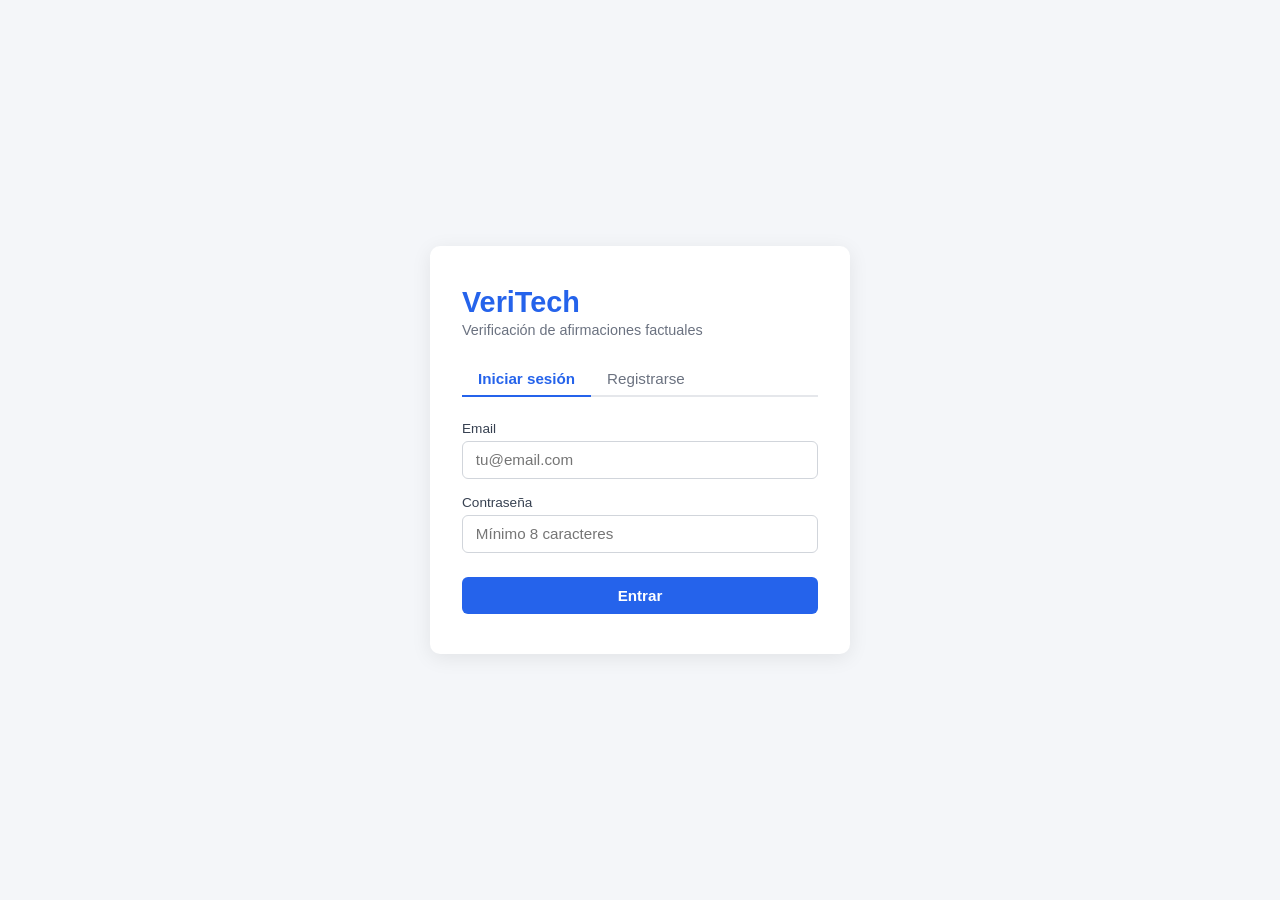
==== frontend/claims.html @ 92f79597 "feat: inicio frontend con plantillas y lógica HTML, CSS y JS vanilla" ====
<!DOCTYPE html>
<html lang="es">
<head>
    <meta charset="UTF-8">
    <meta name="viewport" content="width=device-width, initial-scale=1.0">
    <title>VeriTech – Mis afirmaciones</title>
    <link rel="stylesheet" href="style.css">
</head>
<body class="dashboard-page">

    <header class="topbar">
        <span class="logo">VeriTech</span>
        <button class="btn-logout" onclick="logout()">Cerrar sesión</button>
    </header>

    <main class="container">
        <h2>Mis afirmaciones</h2>

        <!-- Formulario nueva afirmación -->
        <div class="card new-claim">
            <h3>Nueva afirmación</h3>
            <form id="form-create" onsubmit="handleCreate(event)">
                <div class="field row">
                    <input type="text" id="claim-text" required placeholder="Escribe aquí la afirmación a verificar..." class="input-wide">
                    <button type="submit" class="btn-primary">Verificar</button>
                </div>
                <p class="error hidden" id="create-error"></p>
            </form>
        </div>

        <!-- Tabla de claims -->
        <div class="card">
            <table id="claims-table">
                <thead>
                    <tr>
                        <th>#</th>
                        <th>Afirmación</th>
                        <th>Veredicto</th>
                        <th>Fecha</th>
                        <th>Acciones</th>
                    </tr>
                </thead>
                <tbody id="claims-body">
                    <tr><td colspan="5" class="empty">Cargando...</td></tr>
                </tbody>
            </table>
        </div>

    </main>

    <script type="module">
        import { getClaims, createClaim, updateClaim, deleteClaim } from './api.js';

        if (!localStorage.getItem('token')) {
            window.location.href = 'index.html';
        }

        window.logout = function() {
            localStorage.removeItem('token');
            window.location.href = 'index.html';
        };

        async function loadClaims() {
            const tbody = document.getElementById('claims-body');
            try {
                const claims = await getClaims();
                if (claims.length === 0) {
                    tbody.innerHTML = '<tr><td colspan="5" class="empty">Todavía no has enviado ninguna afirmación.</td></tr>';
                    return;
                }
                tbody.innerHTML = claims.map(c => `
                    <tr id="row-${c.id}">
                        <td>${c.id}</td>
                        <td class="claim-text">${c.text}</td>
                        <td>${c.verdict ?? '—'}</td>
                        <td>${new Date(c.created_at).toLocaleDateString('es-ES')}</td>
                        <td class="actions">
                            <button onclick="handleEdit(${c.id})" class="btn-edit">Editar</button>
                            <button onclick="handleDelete(${c.id})" class="btn-delete">Eliminar</button>
                        </td>
                    </tr>
                `).join('');
            } catch {
                tbody.innerHTML = '<tr><td colspan="5" class="empty error">Error al cargar las afirmaciones.</td></tr>';
            }
        }

        window.handleCreate = async function(e) {
            e.preventDefault();
            const input = document.getElementById('claim-text');
            const errorEl = document.getElementById('create-error');
            errorEl.classList.add('hidden');
            try {
                await createClaim(input.value);
                input.value = '';
                await loadClaims();
            } catch (err) {
                errorEl.textContent = err.message;
                errorEl.classList.remove('hidden');
            }
        };

        // edición rápida — pendiente sustituir por modal
        window.handleEdit = async function(id) {
            const row = document.getElementById(`row-${id}`);
            const currentText = row.querySelector('.claim-text').textContent;
            const newText = prompt('Editar afirmación:', currentText);
            if (!newText || newText === currentText) return;
            try {
                await updateClaim(id, newText);
                await loadClaims();
            } catch {
                alert('No se pudo guardar el cambio.');
            }
        };

        window.handleDelete = async function(id) {
            if (!confirm('¿Eliminar esta afirmación?')) return;
            try {
                await deleteClaim(id);
                document.getElementById(`row-${id}`).remove();
            } catch {
                alert('No se pudo eliminar.');
            }
        };

        loadClaims();
    </script>
</body>
</html>
---- frontend/style.css ----
*, *::before, *::after {
    box-sizing: border-box;
    margin: 0;
    padding: 0;
}

body {
    font-family: -apple-system, BlinkMacSystemFont, 'Segoe UI', sans-serif;
    font-size: 15px;
    background: #f4f6f9;
    color: #1a1a2e;
}

/* ── AUTH PAGE ────────────────────────────────── */

.auth-page {
    display: flex;
    align-items: center;
    justify-content: center;
    min-height: 100vh;
}

.auth-card {
    background: #fff;
    border-radius: 10px;
    padding: 2.5rem 2rem;
    width: 100%;
    max-width: 420px;
    box-shadow: 0 4px 20px rgba(0,0,0,0.08);
}

.logo {
    font-size: 1.8rem;
    font-weight: 700;
    color: #2563eb;
    margin-bottom: 0.2rem;
}

.tagline {
    color: #6b7280;
    font-size: 0.9rem;
    margin-bottom: 1.5rem;
}

.tabs {
    display: flex;
    border-bottom: 2px solid #e5e7eb;
    margin-bottom: 1.5rem;
}

.tab {
    background: none;
    border: none;
    padding: 0.5rem 1rem;
    cursor: pointer;
    font-size: 0.95rem;
    color: #6b7280;
    border-bottom: 2px solid transparent;
    margin-bottom: -2px;
}

.tab.active {
    color: #2563eb;
    border-bottom-color: #2563eb;
    font-weight: 600;
}

/* ── FORMS ────────────────────────────────────── */

.field {
    margin-bottom: 1rem;
}

.field label {
    display: block;
    font-size: 0.85rem;
    font-weight: 500;
    margin-bottom: 0.3rem;
    color: #374151;
}

input[type="email"],
input[type="password"],
input[type="text"] {
    width: 100%;
    padding: 0.6rem 0.8rem;
    border: 1px solid #d1d5db;
    border-radius: 6px;
    font-size: 0.95rem;
    outline: none;
    transition: border-color 0.2s;
}

input:focus {
    border-color: #2563eb;
}

.btn-primary {
    width: 100%;
    padding: 0.65rem;
    background: #2563eb;
    color: #fff;
    border: none;
    border-radius: 6px;
    font-size: 0.95rem;
    font-weight: 600;
    cursor: pointer;
    margin-top: 0.5rem;
}

.btn-primary:hover {
    background: #1d4ed8;
}

.error {
    color: #dc2626;
    font-size: 0.85rem;
    margin-top: 0.4rem;
}

.success {
    color: #16a34a;
    font-size: 0.85rem;
    margin-top: 0.4rem;
}

.hidden {
    display: none;
}

/* ── DASHBOARD ────────────────────────────────── */

.topbar {
    background: #fff;
    border-bottom: 1px solid #e5e7eb;
    padding: 0.9rem 2rem;
    display: flex;
    align-items: center;
    justify-content: space-between;
}

.topbar .logo {
    font-size: 1.3rem;
    margin: 0;
}

.btn-logout {
    background: none;
    border: 1px solid #d1d5db;
    padding: 0.4rem 0.9rem;
    border-radius: 6px;
    cursor: pointer;
    font-size: 0.85rem;
    color: #6b7280;
}

.container {
    max-width: 900px;
    margin: 2rem auto;
    padding: 0 1.5rem;
}

.container h2 {
    margin-bottom: 1.2rem;
    font-size: 1.3rem;
}

.card {
    background: #fff;
    border-radius: 10px;
    padding: 1.5rem;
    box-shadow: 0 2px 8px rgba(0,0,0,0.06);
    margin-bottom: 1.5rem;
}

.card h3 {
    font-size: 1rem;
    margin-bottom: 1rem;
    color: #374151;
}

.field.row {
    display: flex;
    gap: 0.8rem;
    align-items: center;
    margin: 0;
}

.input-wide {
    flex: 1;
}

.field.row .btn-primary {
    width: auto;
    margin: 0;
    white-space: nowrap;
    padding: 0.65rem 1.2rem;
}

/* ── TABLE ────────────────────────────────────── */

table {
    width: 100%;
    border-collapse: collapse;
    font-size: 0.9rem;
}

thead th {
    text-align: left;
    padding: 0.6rem 0.8rem;
    border-bottom: 2px solid #e5e7eb;
    color: #6b7280;
    font-weight: 600;
    font-size: 0.8rem;
    text-transform: uppercase;
    letter-spacing: 0.03em;
}

tbody tr {
    border-bottom: 1px solid #f3f4f6;
}

tbody td {
    padding: 0.75rem 0.8rem;
    vertical-align: top;
}

.empty {
    text-align: center;
    color: #9ca3af;
    padding: 2rem;
}

.actions {
    display: flex;
    gap: 0.4rem;
}

.btn-edit,
.btn-delete {
    padding: 0.3rem 0.7rem;
    border-radius: 5px;
    border: none;
    cursor: pointer;
    font-size: 0.8rem;
}

.btn-edit {
    background: #eff6ff;
    color: #2563eb;
}

.btn-delete {
    background: #fef2f2;
    color: #dc2626;
}
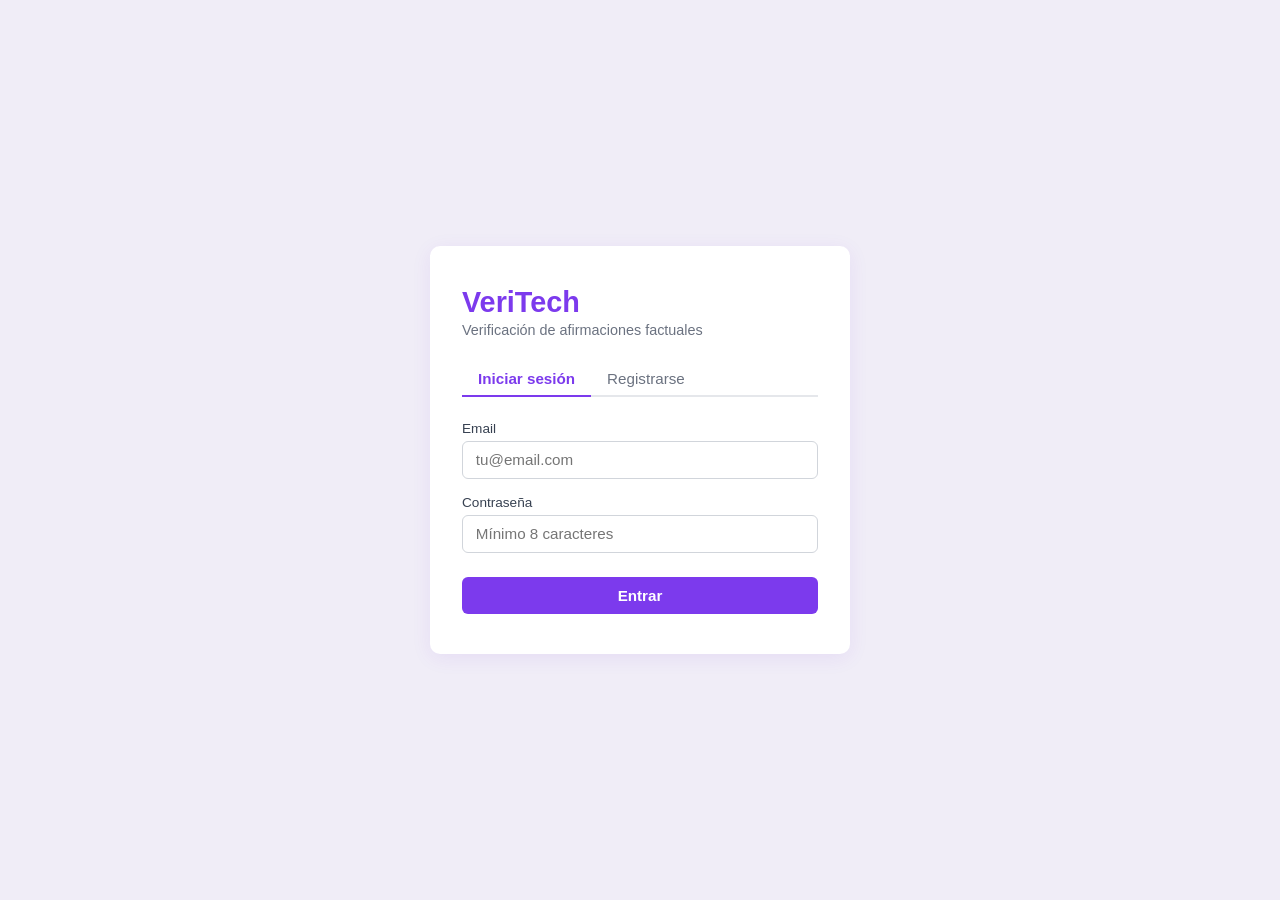
==== commit 424c4d53: "feat: añado endpoint reset-password, campo sources y cambio styles.css" ====
--- a/frontend/claims.html
+++ b/frontend/claims.html
@@ -16,7 +16,6 @@
     <main class="container">
         <h2>Mis afirmaciones</h2>
 
-        <!-- Formulario nueva afirmación -->
         <div class="card new-claim">
             <h3>Nueva afirmación</h3>
             <form id="form-create" onsubmit="handleCreate(event)">
@@ -28,20 +27,21 @@
             </form>
         </div>
 
-        <!-- Tabla de claims -->
         <div class="card">
+            <p class="api-notice">Los veredictos provienen de fact-checks publicados por terceros y pueden no coincidir exactamente con la afirmación introducida.</p>
             <table id="claims-table">
                 <thead>
                     <tr>
                         <th>#</th>
                         <th>Afirmación</th>
                         <th>Veredicto</th>
+                        <th>Fuente</th>
                         <th>Fecha</th>
                         <th>Acciones</th>
                     </tr>
                 </thead>
                 <tbody id="claims-body">
-                    <tr><td colspan="5" class="empty">Cargando...</td></tr>
+                    <tr><td colspan="6" class="empty">Cargando...</td></tr>
                 </tbody>
             </table>
         </div>
@@ -60,28 +60,45 @@
             window.location.href = 'index.html';
         };
 
+        function verdictBadge(verdict) {
+            if (!verdict) return '<span class="badge badge-unknown">—</span>';
+            const v = verdict.toLowerCase();
+            if (v.includes('falso') || v.includes('false') || v.includes('incorrect') || v.includes('mislead')) {
+                return `<span class="badge badge-false">${verdict}</span>`;
+            }
+            if (v.includes('verdadero') || v.includes('true') || v.includes('correct') || v.includes('accurate')) {
+                return `<span class="badge badge-true">${verdict}</span>`;
+            }
+            return `<span class="badge badge-unknown">${verdict}</span>`;
+        }
+
+        function rowActions(id) {
+            return `
+                <button onclick="handleEdit(${id})" class="btn-edit">Editar</button>
+                <button onclick="handleDelete(${id})" class="btn-delete">Eliminar</button>
+            `;
+        }
+
         async function loadClaims() {
             const tbody = document.getElementById('claims-body');
             try {
                 const claims = await getClaims();
                 if (claims.length === 0) {
-                    tbody.innerHTML = '<tr><td colspan="5" class="empty">Todavía no has enviado ninguna afirmación.</td></tr>';
+                    tbody.innerHTML = '<tr><td colspan="6" class="empty">Todavía no has enviado ninguna afirmación.</td></tr>';
                     return;
                 }
                 tbody.innerHTML = claims.map(c => `
                     <tr id="row-${c.id}">
                         <td>${c.id}</td>
                         <td class="claim-text">${c.text}</td>
-                        <td>${c.verdict ?? '—'}</td>
+                        <td>${verdictBadge(c.verdict)}</td>
+                        <td>${c.source ? `<a href="${c.source}" target="_blank" class="source-link">Ver fuente</a>` : '<span class="no-source">—</span>'}</td>
                         <td>${new Date(c.created_at).toLocaleDateString('es-ES')}</td>
-                        <td class="actions">
-                            <button onclick="handleEdit(${c.id})" class="btn-edit">Editar</button>
-                            <button onclick="handleDelete(${c.id})" class="btn-delete">Eliminar</button>
-                        </td>
+                        <td class="actions">${rowActions(c.id)}</td>
                     </tr>
                 `).join('');
             } catch {
-                tbody.innerHTML = '<tr><td colspan="5" class="empty error">Error al cargar las afirmaciones.</td></tr>';
+                tbody.innerHTML = '<tr><td colspan="6" class="empty error">Error al cargar las afirmaciones.</td></tr>';
             }
         }
 
@@ -100,18 +117,36 @@
             }
         };
 
-        // edición rápida — pendiente sustituir por modal
-        window.handleEdit = async function(id) {
+        window.handleEdit = function(id) {
             const row = document.getElementById(`row-${id}`);
-            const currentText = row.querySelector('.claim-text').textContent;
-            const newText = prompt('Editar afirmación:', currentText);
-            if (!newText || newText === currentText) return;
+            const textCell = row.querySelector('.claim-text');
+            row.dataset.originalText = textCell.textContent;
+            textCell.innerHTML = '<input type="text" class="edit-input">';
+            textCell.querySelector('input').value = row.dataset.originalText;
+            textCell.querySelector('input').focus();
+            row.querySelector('.actions').innerHTML = `
+                <button onclick="saveEdit(${id})" class="btn-save">Guardar</button>
+                <button onclick="cancelEdit(${id})" class="btn-cancel">Cancelar</button>
+            `;
+        };
+
+        window.saveEdit = async function(id) {
+            const row = document.getElementById(`row-${id}`);
+            const newText = row.querySelector('.edit-input').value.trim();
+            if (!newText) return;
             try {
                 await updateClaim(id, newText);
                 await loadClaims();
             } catch {
+                cancelEdit(id);
                 alert('No se pudo guardar el cambio.');
             }
+        };
+
+        window.cancelEdit = function(id) {
+            const row = document.getElementById(`row-${id}`);
+            row.querySelector('.claim-text').textContent = row.dataset.originalText;
+            row.querySelector('.actions').innerHTML = rowActions(id);
         };
 
         window.handleDelete = async function(id) {
@@ -127,4 +162,4 @@
         loadClaims();
     </script>
 </body>
-</html>
+</html>
--- a/frontend/style.css
+++ b/frontend/style.css
@@ -7,7 +7,7 @@
 body {
     font-family: -apple-system, BlinkMacSystemFont, 'Segoe UI', sans-serif;
     font-size: 15px;
-    background: #f4f6f9;
+    background: #f0edf7;
     color: #1a1a2e;
 }
 
@@ -26,13 +26,13 @@
     padding: 2.5rem 2rem;
     width: 100%;
     max-width: 420px;
-    box-shadow: 0 4px 20px rgba(0,0,0,0.08);
+    box-shadow: 0 4px 20px rgba(109,40,217,0.08);
 }
 
 .logo {
     font-size: 1.8rem;
     font-weight: 700;
-    color: #2563eb;
+    color: #7c3aed;
     margin-bottom: 0.2rem;
 }
 
@@ -60,8 +60,8 @@
 }
 
 .tab.active {
-    color: #2563eb;
-    border-bottom-color: #2563eb;
+    color: #7c3aed;
+    border-bottom-color: #7c3aed;
     font-weight: 600;
 }
 
@@ -92,13 +92,13 @@
 }
 
 input:focus {
-    border-color: #2563eb;
+    border-color: #7c3aed;
 }
 
 .btn-primary {
     width: 100%;
     padding: 0.65rem;
-    background: #2563eb;
+    background: #7c3aed;
     color: #fff;
     border: none;
     border-radius: 6px;
@@ -109,7 +109,7 @@
 }
 
 .btn-primary:hover {
-    background: #1d4ed8;
+    background: #6d28d9;
 }
 
 .error {
@@ -133,6 +133,7 @@
 .topbar {
     background: #fff;
     border-bottom: 1px solid #e5e7eb;
+    border-top: 3px solid #7c3aed;
     padding: 0.9rem 2rem;
     display: flex;
     align-items: center;
@@ -169,7 +170,7 @@
     background: #fff;
     border-radius: 10px;
     padding: 1.5rem;
-    box-shadow: 0 2px 8px rgba(0,0,0,0.06);
+    box-shadow: 0 1px 3px rgba(109,40,217,0.05), 0 4px 12px rgba(109,40,217,0.04);
     margin-bottom: 1.5rem;
 }
 
@@ -218,11 +219,22 @@
 
 tbody tr {
     border-bottom: 1px solid #f3f4f6;
+    transition: background 0.15s;
+}
+
+tbody tr:hover {
+    background: #f5f3ff;
 }
 
 tbody td {
     padding: 0.75rem 0.8rem;
-    vertical-align: top;
+    vertical-align: middle;
+}
+
+tbody td:first-child {
+    color: #9ca3af;
+    font-size: 0.82rem;
+    width: 2.5rem;
 }
 
 .empty {
@@ -237,7 +249,9 @@
 }
 
 .btn-edit,
-.btn-delete {
+.btn-delete,
+.btn-save,
+.btn-cancel {
     padding: 0.3rem 0.7rem;
     border-radius: 5px;
     border: none;
@@ -245,12 +259,54 @@
     font-size: 0.8rem;
 }
 
-.btn-edit {
-    background: #eff6ff;
-    color: #2563eb;
-}
-
-.btn-delete {
-    background: #fef2f2;
-    color: #dc2626;
-}
+.btn-edit   { background: #f5f3ff; color: #7c3aed; }
+.btn-delete { background: #fef2f2; color: #dc2626; }
+.btn-save   { background: #dcfce7; color: #166534; }
+.btn-cancel { background: #f3f4f6; color: #6b7280; }
+
+.edit-input {
+    width: 100%;
+    padding: 0.35rem 0.5rem;
+    border: 1px solid #7c3aed;
+    border-radius: 4px;
+    font-size: 0.9rem;
+    outline: none;
+}
+
+/* ── VERDICT BADGES ───────────────────────────── */
+
+.badge {
+    display: inline-block;
+    padding: 0.2rem 0.6rem;
+    border-radius: 4px;
+    font-size: 0.78rem;
+    font-weight: 500;
+}
+
+.badge-true    { background: #dcfce7; color: #166534; }
+.badge-false   { background: #fee2e2; color: #991b1b; }
+.badge-unknown { background: #f3f4f6; color: #6b7280; }
+
+.source-link {
+    color: #7c3aed;
+    font-size: 0.85rem;
+    text-decoration: none;
+}
+
+.source-link:hover {
+    text-decoration: underline;
+}
+
+.no-source {
+    color: #9ca3af;
+}
+
+.api-notice {
+    font-size: 0.8rem;
+    color: #9ca3af;
+    margin-bottom: 1rem;
+    padding: 0.5rem 0.75rem;
+    background: #faf9ff;
+    border-left: 3px solid #c4b5fd;
+    border-radius: 0 4px 4px 0;
+}
